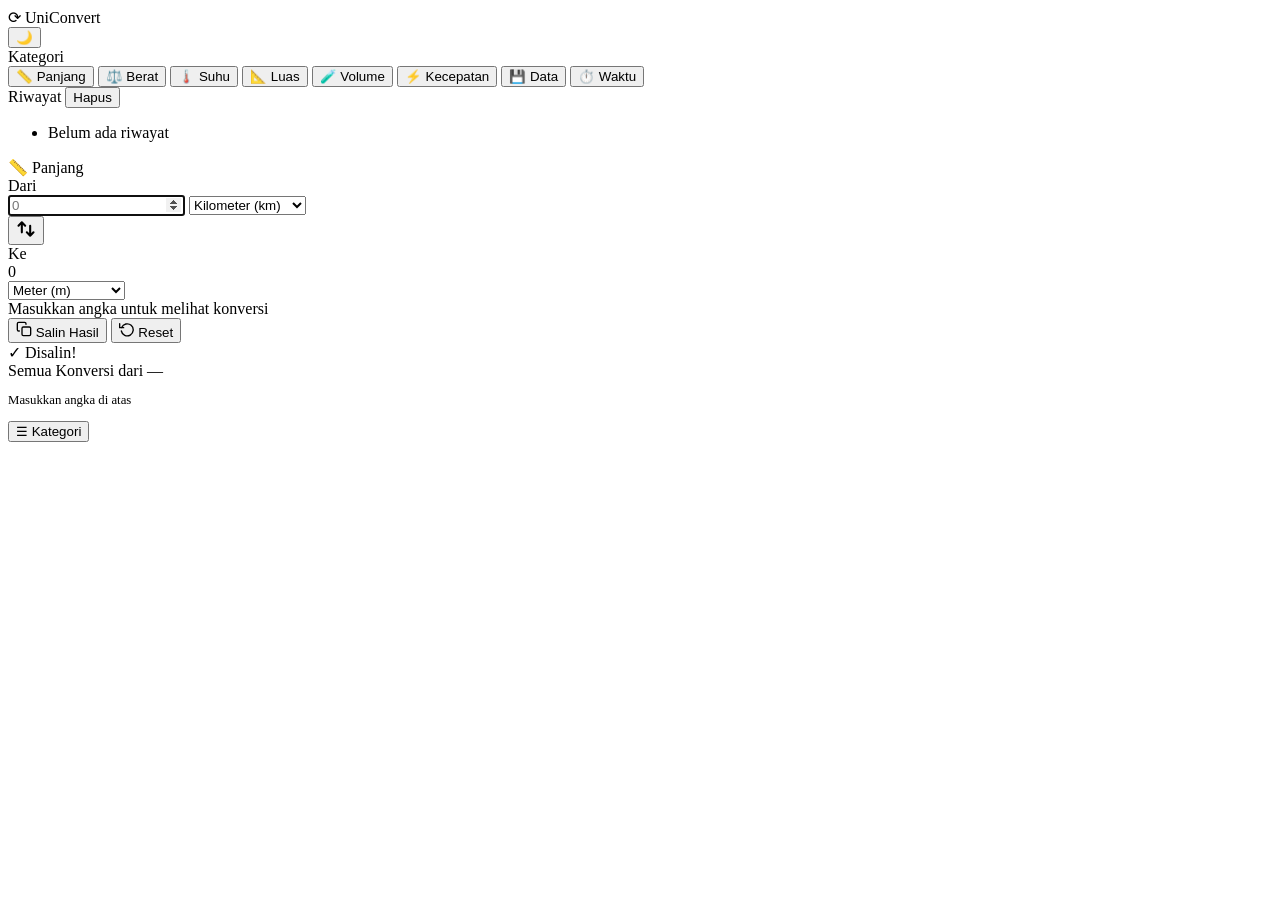
==== index.html @ 9776ede0 "Rename index-3.html to index.html" ====
<!DOCTYPE html>
<html lang="id">
<head>
  <meta charset="UTF-8" />
  <meta name="viewport" content="width=device-width, initial-scale=1.0" />
  <title>UniConvert — Unit Converter</title>
  <link rel="stylesheet" href="style.css" />
  <link href="https://fonts.googleapis.com/css2?family=Space+Grotesk:wght@400;500;600;700&family=Inter:wght@400;500;600&display=swap" rel="stylesheet" />
</head>
<body>

  <!-- HEADER -->
  <header class="header">
    <div class="header-inner">
      <div class="logo">
        <span class="logo-icon">⟳</span>
        <span class="logo-text">Uni<span class="logo-accent">Convert</span></span>
      </div>
      <button class="theme-toggle" id="themeToggle" title="Toggle dark/light mode">
        <span id="themeIcon">🌙</span>
      </button>
    </div>
  </header>

  <div class="app-layout">

    <!-- SIDEBAR KATEGORI -->
    <aside class="sidebar" id="sidebar">
      <div class="sidebar-title">Kategori</div>
      <nav class="category-nav" id="categoryNav">
        <button class="cat-btn active" data-cat="length">
          <span class="cat-icon">📏</span>
          <span>Panjang</span>
        </button>
        <button class="cat-btn" data-cat="weight">
          <span class="cat-icon">⚖️</span>
          <span>Berat</span>
        </button>
        <button class="cat-btn" data-cat="temperature">
          <span class="cat-icon">🌡️</span>
          <span>Suhu</span>
        </button>
        <button class="cat-btn" data-cat="area">
          <span class="cat-icon">📐</span>
          <span>Luas</span>
        </button>
        <button class="cat-btn" data-cat="volume">
          <span class="cat-icon">🧪</span>
          <span>Volume</span>
        </button>
        <button class="cat-btn" data-cat="speed">
          <span class="cat-icon">⚡</span>
          <span>Kecepatan</span>
        </button>
        <button class="cat-btn" data-cat="data">
          <span class="cat-icon">💾</span>
          <span>Data</span>
        </button>
        <button class="cat-btn" data-cat="time">
          <span class="cat-icon">⏱️</span>
          <span>Waktu</span>
        </button>
      </nav>

      <div class="sidebar-history">
        <div class="history-title">
          <span>Riwayat</span>
          <button class="clear-history" id="clearHistory">Hapus</button>
        </div>
        <ul class="history-list" id="historyList">
          <li class="history-empty">Belum ada riwayat</li>
        </ul>
      </div>
    </aside>

    <!-- MAIN CONVERTER -->
    <main class="main-content">
      <!-- Category Badge -->
      <div class="category-badge" id="categoryBadge">
        <span id="badgeIcon">📏</span>
        <span id="badgeName">Panjang</span>
      </div>

      <!-- Converter Card -->
      <div class="converter-card">

        <!-- FROM -->
        <div class="input-group">
          <label class="input-label">Dari</label>
          <div class="input-row">
            <input
              type="number"
              class="value-input"
              id="fromValue"
              placeholder="0"
              autocomplete="off"
            />
            <select class="unit-select" id="fromUnit"></select>
          </div>
        </div>

        <!-- SWAP BUTTON -->
        <div class="swap-row">
          <div class="divider-line"></div>
          <button class="swap-btn" id="swapBtn" title="Tukar satuan">
            <svg width="20" height="20" viewBox="0 0 24 24" fill="none" stroke="currentColor" stroke-width="2.5" stroke-linecap="round" stroke-linejoin="round">
              <path d="M7 16V4m0 0L3 8m4-4l4 4"/>
              <path d="M17 8v12m0 0l4-4m-4 4l-4-4"/>
            </svg>
          </button>
          <div class="divider-line"></div>
        </div>

        <!-- TO -->
        <div class="input-group">
          <label class="input-label">Ke</label>
          <div class="input-row">
            <div class="result-display" id="toValue">0</div>
            <select class="unit-select" id="toUnit"></select>
          </div>
        </div>

        <!-- RESULT FORMULA -->
        <div class="formula-box" id="formulaBox">
          <span id="formulaText">Masukkan angka untuk melihat konversi</span>
        </div>

        <!-- ACTION BUTTONS -->
        <div class="action-row">
          <button class="action-btn copy-btn" id="copyBtn">
            <svg width="16" height="16" viewBox="0 0 24 24" fill="none" stroke="currentColor" stroke-width="2" stroke-linecap="round" stroke-linejoin="round">
              <rect x="9" y="9" width="13" height="13" rx="2" ry="2"/>
              <path d="M5 15H4a2 2 0 0 1-2-2V4a2 2 0 0 1 2-2h9a2 2 0 0 1 2 2v1"/>
            </svg>
            Salin Hasil
          </button>
          <button class="action-btn reset-btn" id="resetBtn">
            <svg width="16" height="16" viewBox="0 0 24 24" fill="none" stroke="currentColor" stroke-width="2" stroke-linecap="round" stroke-linejoin="round">
              <polyline points="1 4 1 10 7 10"/>
              <path d="M3.51 15a9 9 0 1 0 .49-5.09"/>
            </svg>
            Reset
          </button>
        </div>

        <!-- TOAST -->
        <div class="toast" id="toast">✓ Disalin!</div>
      </div>

      <!-- ALL UNITS REFERENCE -->
      <div class="all-units-card" id="allUnitsCard">
        <div class="all-units-title">Semua Konversi dari <span id="allUnitsFrom">—</span></div>
        <div class="all-units-grid" id="allUnitsGrid"></div>
      </div>
    </main>

    <!-- MOBILE NAV TOGGLE -->
    <button class="mobile-cat-toggle" id="mobileCatToggle">
      ☰ Kategori
    </button>

  </div>

  <script src="app.js"></script>
</body>
</html>
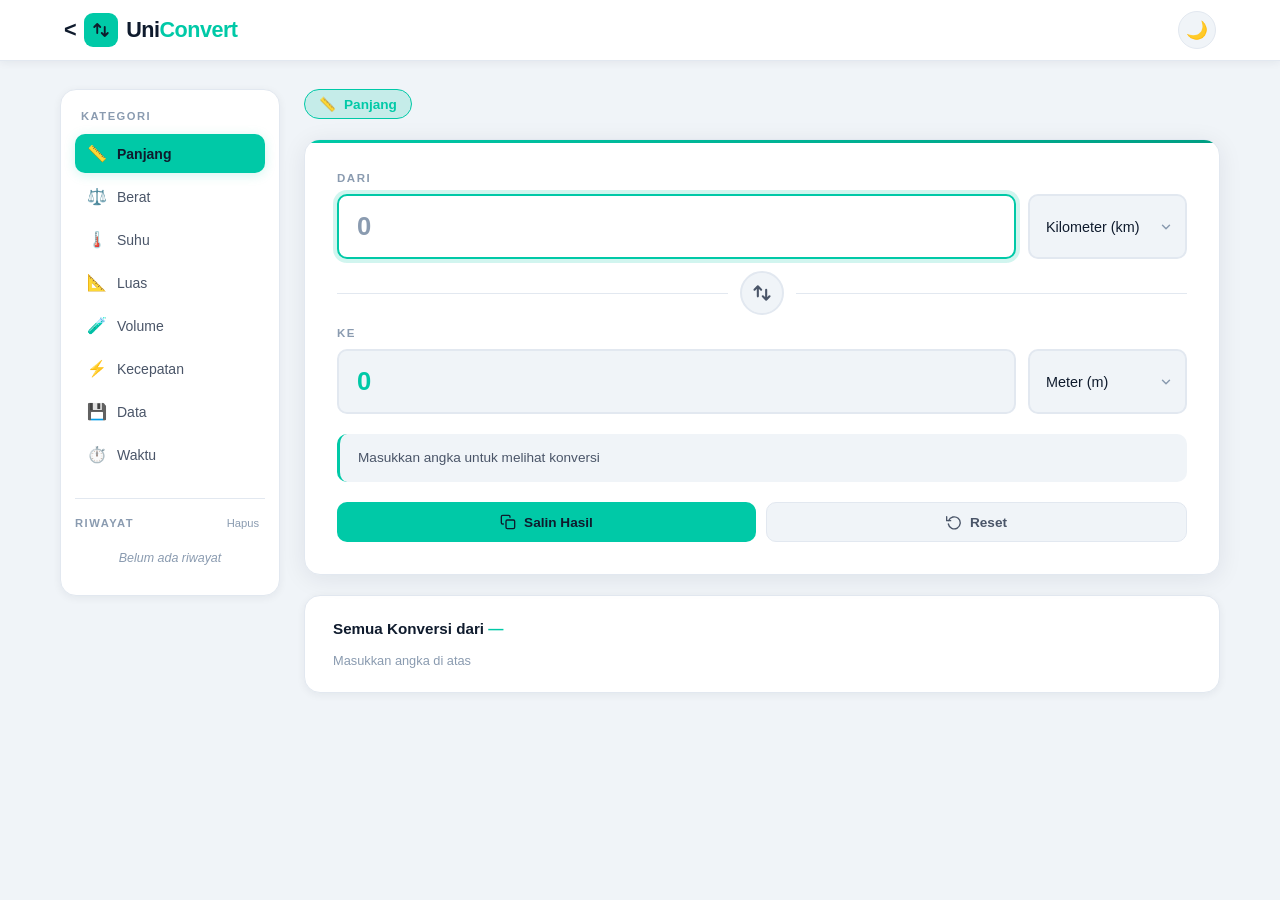
==== commit 3c3d022c: "Replace logo icon with SVG graphic" ====
--- a/index.html
+++ b/index.html
@@ -13,7 +13,12 @@
   <header class="header">
     <div class="header-inner">
       <div class="logo">
-        <span class="logo-icon">⟳</span>
+        <<span class="logo-icon">
+  <svg width="18" height="18" viewBox="0 0 24 24" fill="none" stroke="#0F1B2D" stroke-width="2.5" stroke-linecap="round" stroke-linejoin="round">
+    <path d="M7 16V4m0 0L3 8m4-4l4 4"/>
+    <path d="M17 8v12m0 0l4-4m-4 4l-4-4"/>
+  </svg>
+        </span>
         <span class="logo-text">Uni<span class="logo-accent">Convert</span></span>
       </div>
       <button class="theme-toggle" id="themeToggle" title="Toggle dark/light mode">
--- a/style.css
+++ b/style.css
@@ -0,0 +1,698 @@
+/* =============================================
+   UNICONVERT — style.css
+   ============================================= */
+
+*, *::before, *::after {
+  box-sizing: border-box;
+  margin: 0;
+  padding: 0;
+}
+
+:root {
+  /* Light Mode */
+  --bg:          #F0F4F8;
+  --bg-card:     #FFFFFF;
+  --bg-sidebar:  #FFFFFF;
+  --bg-input:    #F0F4F8;
+  --bg-result:   #F0F4F8;
+  --text-primary:#0F1B2D;
+  --text-sec:    #4A5568;
+  --text-muted:  #8A9BB0;
+  --accent:      #00C9A7;
+  --accent-dark: #009E83;
+  --accent-glow: rgba(0,201,167,0.18);
+  --border:      #E2E8F0;
+  --shadow:      0 4px 24px rgba(15,27,45,0.08);
+  --shadow-sm:   0 2px 8px rgba(15,27,45,0.06);
+  --radius:      16px;
+  --radius-sm:   10px;
+}
+
+body.dark {
+  --bg:          #0B1220;
+  --bg-card:     #131F32;
+  --bg-sidebar:  #111D2E;
+  --bg-input:    #0F1B2D;
+  --bg-result:   #0F1B2D;
+  --text-primary:#F0F6FF;
+  --text-sec:    #8FA8C8;
+  --text-muted:  #4A6080;
+  --accent:      #00D4AA;
+  --accent-dark: #00A882;
+  --accent-glow: rgba(0,212,170,0.15);
+  --border:      #1E3050;
+  --shadow:      0 4px 24px rgba(0,0,0,0.35);
+  --shadow-sm:   0 2px 8px rgba(0,0,0,0.25);
+}
+
+html { scroll-behavior: smooth; }
+
+body {
+  font-family: 'Inter', sans-serif;
+  background: var(--bg);
+  color: var(--text-primary);
+  min-height: 100vh;
+  transition: background 0.3s, color 0.3s;
+}
+
+/* ---- HEADER ---- */
+.header {
+  position: sticky;
+  top: 0;
+  z-index: 100;
+  background: var(--bg-card);
+  border-bottom: 1px solid var(--border);
+  box-shadow: var(--shadow-sm);
+  transition: background 0.3s, border-color 0.3s;
+}
+
+.header-inner {
+  max-width: 1200px;
+  margin: 0 auto;
+  padding: 0 24px;
+  height: 60px;
+  display: flex;
+  align-items: center;
+  justify-content: space-between;
+}
+
+.logo {
+  display: flex;
+  align-items: center;
+  gap: 8px;
+  font-family: 'Space Grotesk', sans-serif;
+  font-size: 1.35rem;
+  font-weight: 700;
+  color: var(--text-primary);
+  letter-spacing: -0.5px;
+}
+
+.logo-icon {
+  display: inline-flex;
+  align-items: center;
+  justify-content: center;
+  width: 34px;
+  height: 34px;
+  background: var(--accent);
+  border-radius: 9px;
+  font-size: 1rem;
+  color: #0F1B2D;
+  font-weight: 900;
+  animation: spin-slow 8s linear infinite;
+}
+
+@keyframes spin-slow {
+  from { transform: rotate(0deg); }
+  to   { transform: rotate(360deg); }
+}
+
+.logo-accent { color: var(--accent); }
+
+.theme-toggle {
+  background: var(--bg-input);
+  border: 1px solid var(--border);
+  border-radius: 50%;
+  width: 38px;
+  height: 38px;
+  cursor: pointer;
+  font-size: 1.1rem;
+  display: flex;
+  align-items: center;
+  justify-content: center;
+  transition: background 0.2s, transform 0.2s;
+}
+
+.theme-toggle:hover {
+  background: var(--accent-glow);
+  transform: scale(1.1);
+}
+
+/* ---- LAYOUT ---- */
+.app-layout {
+  max-width: 1200px;
+  margin: 0 auto;
+  padding: 28px 20px 60px;
+  display: grid;
+  grid-template-columns: 220px 1fr;
+  gap: 24px;
+  align-items: start;
+}
+
+/* ---- SIDEBAR ---- */
+.sidebar {
+  background: var(--bg-sidebar);
+  border-radius: var(--radius);
+  border: 1px solid var(--border);
+  padding: 20px 14px;
+  box-shadow: var(--shadow-sm);
+  position: sticky;
+  top: 84px;
+  transition: background 0.3s, border-color 0.3s;
+}
+
+.sidebar-title {
+  font-family: 'Space Grotesk', sans-serif;
+  font-size: 0.7rem;
+  font-weight: 700;
+  letter-spacing: 1.5px;
+  text-transform: uppercase;
+  color: var(--text-muted);
+  margin-bottom: 12px;
+  padding: 0 6px;
+}
+
+.category-nav {
+  display: flex;
+  flex-direction: column;
+  gap: 4px;
+}
+
+.cat-btn {
+  display: flex;
+  align-items: center;
+  gap: 10px;
+  padding: 10px 12px;
+  border: none;
+  background: transparent;
+  border-radius: var(--radius-sm);
+  cursor: pointer;
+  font-family: 'Inter', sans-serif;
+  font-size: 0.875rem;
+  font-weight: 500;
+  color: var(--text-sec);
+  text-align: left;
+  width: 100%;
+  transition: background 0.18s, color 0.18s, transform 0.15s;
+}
+
+.cat-btn:hover {
+  background: var(--accent-glow);
+  color: var(--accent);
+  transform: translateX(2px);
+}
+
+.cat-btn.active {
+  background: var(--accent);
+  color: #0F1B2D;
+  font-weight: 600;
+  box-shadow: 0 2px 12px var(--accent-glow);
+}
+
+.cat-icon { font-size: 1rem; }
+
+/* History */
+.sidebar-history {
+  margin-top: 24px;
+  border-top: 1px solid var(--border);
+  padding-top: 16px;
+}
+
+.history-title {
+  display: flex;
+  justify-content: space-between;
+  align-items: center;
+  margin-bottom: 10px;
+}
+
+.history-title > span {
+  font-family: 'Space Grotesk', sans-serif;
+  font-size: 0.7rem;
+  font-weight: 700;
+  letter-spacing: 1.5px;
+  text-transform: uppercase;
+  color: var(--text-muted);
+}
+
+.clear-history {
+  font-size: 0.7rem;
+  color: var(--text-muted);
+  background: none;
+  border: none;
+  cursor: pointer;
+  padding: 2px 6px;
+  border-radius: 4px;
+  transition: color 0.2s, background 0.2s;
+}
+
+.clear-history:hover {
+  color: #FF6B6B;
+  background: rgba(255,107,107,0.1);
+}
+
+.history-list {
+  list-style: none;
+  display: flex;
+  flex-direction: column;
+  gap: 4px;
+  max-height: 220px;
+  overflow-y: auto;
+}
+
+.history-list::-webkit-scrollbar { width: 3px; }
+.history-list::-webkit-scrollbar-track { background: transparent; }
+.history-list::-webkit-scrollbar-thumb { background: var(--border); border-radius: 4px; }
+
+.history-empty {
+  font-size: 0.78rem;
+  color: var(--text-muted);
+  text-align: center;
+  padding: 10px 0;
+  font-style: italic;
+}
+
+.history-item {
+  font-size: 0.75rem;
+  color: var(--text-sec);
+  padding: 6px 8px;
+  border-radius: 6px;
+  background: var(--bg-input);
+  line-height: 1.4;
+  cursor: default;
+  transition: background 0.2s;
+}
+
+.history-item:hover {
+  background: var(--accent-glow);
+  color: var(--accent);
+}
+
+.history-item .h-result {
+  font-weight: 600;
+  color: var(--accent);
+}
+
+/* ---- MAIN CONTENT ---- */
+.main-content {
+  display: flex;
+  flex-direction: column;
+  gap: 20px;
+}
+
+/* Category Badge */
+.category-badge {
+  display: inline-flex;
+  align-items: center;
+  gap: 8px;
+  background: var(--accent-glow);
+  border: 1px solid var(--accent);
+  color: var(--accent);
+  font-family: 'Space Grotesk', sans-serif;
+  font-weight: 600;
+  font-size: 0.85rem;
+  padding: 6px 14px;
+  border-radius: 100px;
+  width: fit-content;
+  transition: all 0.25s;
+}
+
+/* Converter Card */
+.converter-card {
+  background: var(--bg-card);
+  border-radius: var(--radius);
+  border: 1px solid var(--border);
+  padding: 32px;
+  box-shadow: var(--shadow);
+  position: relative;
+  overflow: hidden;
+  transition: background 0.3s, border-color 0.3s;
+}
+
+.converter-card::before {
+  content: '';
+  position: absolute;
+  top: 0; left: 0; right: 0;
+  height: 3px;
+  background: linear-gradient(90deg, var(--accent), var(--accent-dark));
+  border-radius: var(--radius) var(--radius) 0 0;
+}
+
+/* Input Group */
+.input-group {
+  display: flex;
+  flex-direction: column;
+  gap: 10px;
+}
+
+.input-label {
+  font-family: 'Space Grotesk', sans-serif;
+  font-size: 0.72rem;
+  font-weight: 700;
+  letter-spacing: 1.5px;
+  text-transform: uppercase;
+  color: var(--text-muted);
+}
+
+.input-row {
+  display: flex;
+  gap: 12px;
+}
+
+.value-input {
+  flex: 1;
+  padding: 16px 18px;
+  background: var(--bg-input);
+  border: 2px solid var(--border);
+  border-radius: var(--radius-sm);
+  font-family: 'Space Grotesk', sans-serif;
+  font-size: 1.6rem;
+  font-weight: 600;
+  color: var(--text-primary);
+  outline: none;
+  transition: border-color 0.2s, box-shadow 0.2s, background 0.2s;
+  min-width: 0;
+}
+
+.value-input::placeholder { color: var(--text-muted); }
+
+.value-input:focus {
+  border-color: var(--accent);
+  box-shadow: 0 0 0 4px var(--accent-glow);
+  background: var(--bg-card);
+}
+
+/* hide number spinners */
+.value-input::-webkit-inner-spin-button,
+.value-input::-webkit-outer-spin-button { -webkit-appearance: none; }
+.value-input[type=number] { -moz-appearance: textfield; }
+
+.unit-select {
+  padding: 12px 16px;
+  background: var(--bg-input);
+  border: 2px solid var(--border);
+  border-radius: var(--radius-sm);
+  font-family: 'Inter', sans-serif;
+  font-size: 0.9rem;
+  font-weight: 500;
+  color: var(--text-primary);
+  cursor: pointer;
+  outline: none;
+  min-width: 140px;
+  transition: border-color 0.2s, background 0.2s;
+  -webkit-appearance: none;
+  appearance: none;
+  background-image: url("data:image/svg+xml,%3Csvg xmlns='http://www.w3.org/2000/svg' width='14' height='14' viewBox='0 0 24 24' fill='none' stroke='%238A9BB0' stroke-width='2.5' stroke-linecap='round' stroke-linejoin='round'%3E%3Cpolyline points='6 9 12 15 18 9'%3E%3C/polyline%3E%3C/svg%3E");
+  background-repeat: no-repeat;
+  background-position: right 12px center;
+  padding-right: 36px;
+}
+
+.unit-select:focus {
+  border-color: var(--accent);
+  box-shadow: 0 0 0 4px var(--accent-glow);
+}
+
+/* Result Display */
+.result-display {
+  flex: 1;
+  padding: 16px 18px;
+  background: var(--bg-result);
+  border: 2px solid var(--border);
+  border-radius: var(--radius-sm);
+  font-family: 'Space Grotesk', sans-serif;
+  font-size: 1.6rem;
+  font-weight: 700;
+  color: var(--accent);
+  display: flex;
+  align-items: center;
+  min-width: 0;
+  overflow: hidden;
+  text-overflow: ellipsis;
+  white-space: nowrap;
+  transition: all 0.2s;
+  position: relative;
+}
+
+.result-display.pop {
+  animation: pop-result 0.25s ease;
+}
+
+@keyframes pop-result {
+  0%   { transform: scale(1); }
+  50%  { transform: scale(1.03); color: var(--accent); }
+  100% { transform: scale(1); }
+}
+
+/* Swap Row */
+.swap-row {
+  display: flex;
+  align-items: center;
+  gap: 12px;
+  padding: 12px 0;
+}
+
+.divider-line {
+  flex: 1;
+  height: 1px;
+  background: var(--border);
+}
+
+.swap-btn {
+  width: 44px;
+  height: 44px;
+  border-radius: 50%;
+  background: var(--bg-input);
+  border: 2px solid var(--border);
+  color: var(--text-sec);
+  cursor: pointer;
+  display: flex;
+  align-items: center;
+  justify-content: center;
+  transition: all 0.22s;
+  flex-shrink: 0;
+}
+
+.swap-btn:hover {
+  background: var(--accent);
+  border-color: var(--accent);
+  color: #0F1B2D;
+  transform: rotate(180deg) scale(1.08);
+  box-shadow: 0 4px 16px var(--accent-glow);
+}
+
+/* Formula Box */
+.formula-box {
+  margin-top: 20px;
+  padding: 14px 18px;
+  background: var(--bg-input);
+  border-radius: var(--radius-sm);
+  border-left: 3px solid var(--accent);
+  font-size: 0.85rem;
+  color: var(--text-sec);
+  font-family: 'Space Grotesk', sans-serif;
+  font-weight: 500;
+  line-height: 1.5;
+  transition: all 0.2s;
+}
+
+/* Action Row */
+.action-row {
+  display: flex;
+  gap: 10px;
+  margin-top: 20px;
+}
+
+.action-btn {
+  display: flex;
+  align-items: center;
+  gap: 8px;
+  padding: 11px 20px;
+  border-radius: var(--radius-sm);
+  font-family: 'Inter', sans-serif;
+  font-size: 0.85rem;
+  font-weight: 600;
+  cursor: pointer;
+  border: none;
+  transition: all 0.2s;
+  flex: 1;
+  justify-content: center;
+}
+
+.copy-btn {
+  background: var(--accent);
+  color: #0F1B2D;
+}
+
+.copy-btn:hover {
+  background: var(--accent-dark);
+  transform: translateY(-1px);
+  box-shadow: 0 6px 18px var(--accent-glow);
+}
+
+.reset-btn {
+  background: var(--bg-input);
+  color: var(--text-sec);
+  border: 1px solid var(--border);
+}
+
+.reset-btn:hover {
+  background: rgba(255,107,107,0.12);
+  color: #FF6B6B;
+  border-color: #FF6B6B;
+}
+
+/* Toast */
+.toast {
+  position: absolute;
+  bottom: 24px;
+  left: 50%;
+  transform: translateX(-50%) translateY(80px);
+  background: var(--text-primary);
+  color: var(--bg);
+  padding: 10px 22px;
+  border-radius: 100px;
+  font-size: 0.85rem;
+  font-weight: 600;
+  font-family: 'Space Grotesk', sans-serif;
+  opacity: 0;
+  transition: all 0.3s cubic-bezier(.34,1.56,.64,1);
+  pointer-events: none;
+  white-space: nowrap;
+  z-index: 10;
+}
+
+.toast.show {
+  opacity: 1;
+  transform: translateX(-50%) translateY(0);
+}
+
+/* ---- ALL UNITS CARD ---- */
+.all-units-card {
+  background: var(--bg-card);
+  border-radius: var(--radius);
+  border: 1px solid var(--border);
+  padding: 24px 28px;
+  box-shadow: var(--shadow-sm);
+  transition: background 0.3s, border-color 0.3s;
+}
+
+.all-units-title {
+  font-family: 'Space Grotesk', sans-serif;
+  font-size: 0.95rem;
+  font-weight: 700;
+  color: var(--text-primary);
+  margin-bottom: 16px;
+}
+
+.all-units-title span {
+  color: var(--accent);
+}
+
+.all-units-grid {
+  display: grid;
+  grid-template-columns: repeat(auto-fill, minmax(160px, 1fr));
+  gap: 10px;
+}
+
+.unit-result-item {
+  background: var(--bg-input);
+  border-radius: var(--radius-sm);
+  padding: 12px 14px;
+  transition: all 0.2s;
+  border: 1px solid transparent;
+}
+
+.unit-result-item:hover {
+  border-color: var(--accent);
+  background: var(--accent-glow);
+  transform: translateY(-2px);
+}
+
+.unit-result-item .unit-val {
+  font-family: 'Space Grotesk', sans-serif;
+  font-size: 1.05rem;
+  font-weight: 700;
+  color: var(--accent);
+  display: block;
+  word-break: break-all;
+}
+
+.unit-result-item .unit-name {
+  font-size: 0.72rem;
+  color: var(--text-muted);
+  margin-top: 3px;
+  display: block;
+}
+
+/* Mobile Cat Toggle */
+.mobile-cat-toggle {
+  display: none;
+  position: fixed;
+  bottom: 20px;
+  left: 50%;
+  transform: translateX(-50%);
+  background: var(--accent);
+  color: #0F1B2D;
+  border: none;
+  padding: 12px 24px;
+  border-radius: 100px;
+  font-family: 'Space Grotesk', sans-serif;
+  font-weight: 700;
+  font-size: 0.9rem;
+  cursor: pointer;
+  box-shadow: 0 8px 24px var(--accent-glow);
+  z-index: 200;
+  transition: transform 0.2s, box-shadow 0.2s;
+}
+
+.mobile-cat-toggle:hover {
+  transform: translateX(-50%) translateY(-2px);
+  box-shadow: 0 12px 28px var(--accent-glow);
+}
+
+/* Sidebar overlay on mobile */
+.sidebar-overlay {
+  display: none;
+  position: fixed;
+  inset: 0;
+  background: rgba(0,0,0,0.5);
+  z-index: 150;
+}
+
+.sidebar-overlay.active { display: block; }
+
+/* =============================================
+   RESPONSIVE
+   ============================================= */
+@media (max-width: 768px) {
+  .app-layout {
+    grid-template-columns: 1fr;
+    padding: 16px 14px 80px;
+    gap: 16px;
+  }
+
+  .sidebar {
+    position: fixed;
+    top: 0; left: -280px;
+    width: 260px;
+    height: 100vh;
+    border-radius: 0 var(--radius) var(--radius) 0;
+    z-index: 200;
+    overflow-y: auto;
+    padding-top: 70px;
+    transition: left 0.3s cubic-bezier(.4,0,.2,1);
+    box-shadow: var(--shadow);
+  }
+
+  .sidebar.open { left: 0; }
+
+  .mobile-cat-toggle { display: flex; align-items: center; gap: 8px; }
+
+  .converter-card { padding: 20px 16px; }
+
+  .value-input, .result-display { font-size: 1.25rem; }
+
+  .unit-select { min-width: 110px; }
+
+  .all-units-grid {
+    grid-template-columns: repeat(auto-fill, minmax(130px, 1fr));
+  }
+
+  .action-row {
+    flex-direction: column;
+  }
+}
+
+@media (max-width: 400px) {
+  .input-row { flex-direction: column; }
+  .unit-select { min-width: 100%; }
+}
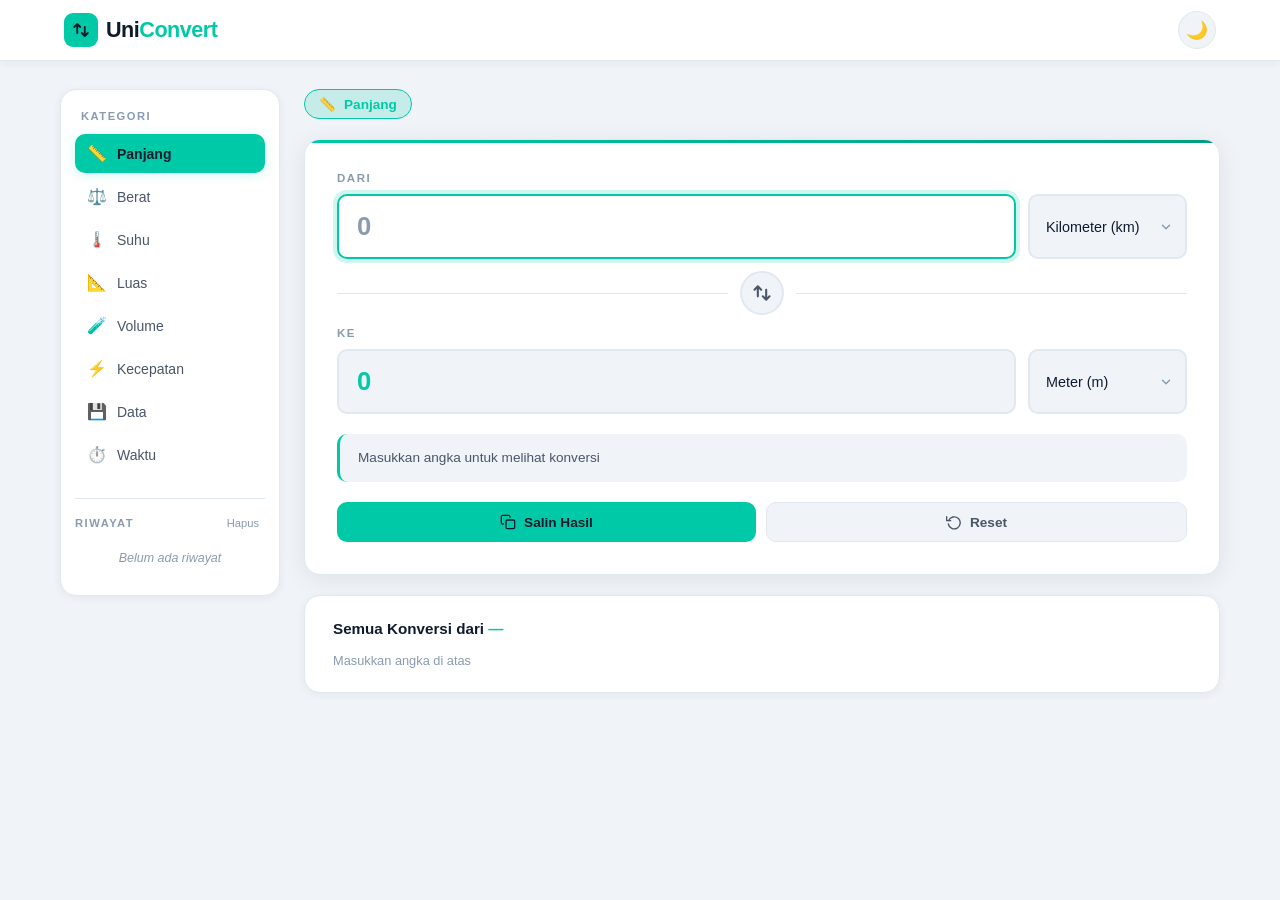
==== commit 43556e97: "Fix logo icon markup in index.html" ====
--- a/index.html
+++ b/index.html
@@ -13,7 +13,7 @@
   <header class="header">
     <div class="header-inner">
       <div class="logo">
-        <<span class="logo-icon">
+        <span class="logo-icon">
   <svg width="18" height="18" viewBox="0 0 24 24" fill="none" stroke="#0F1B2D" stroke-width="2.5" stroke-linecap="round" stroke-linejoin="round">
     <path d="M7 16V4m0 0L3 8m4-4l4 4"/>
     <path d="M17 8v12m0 0l4-4m-4 4l-4-4"/>
